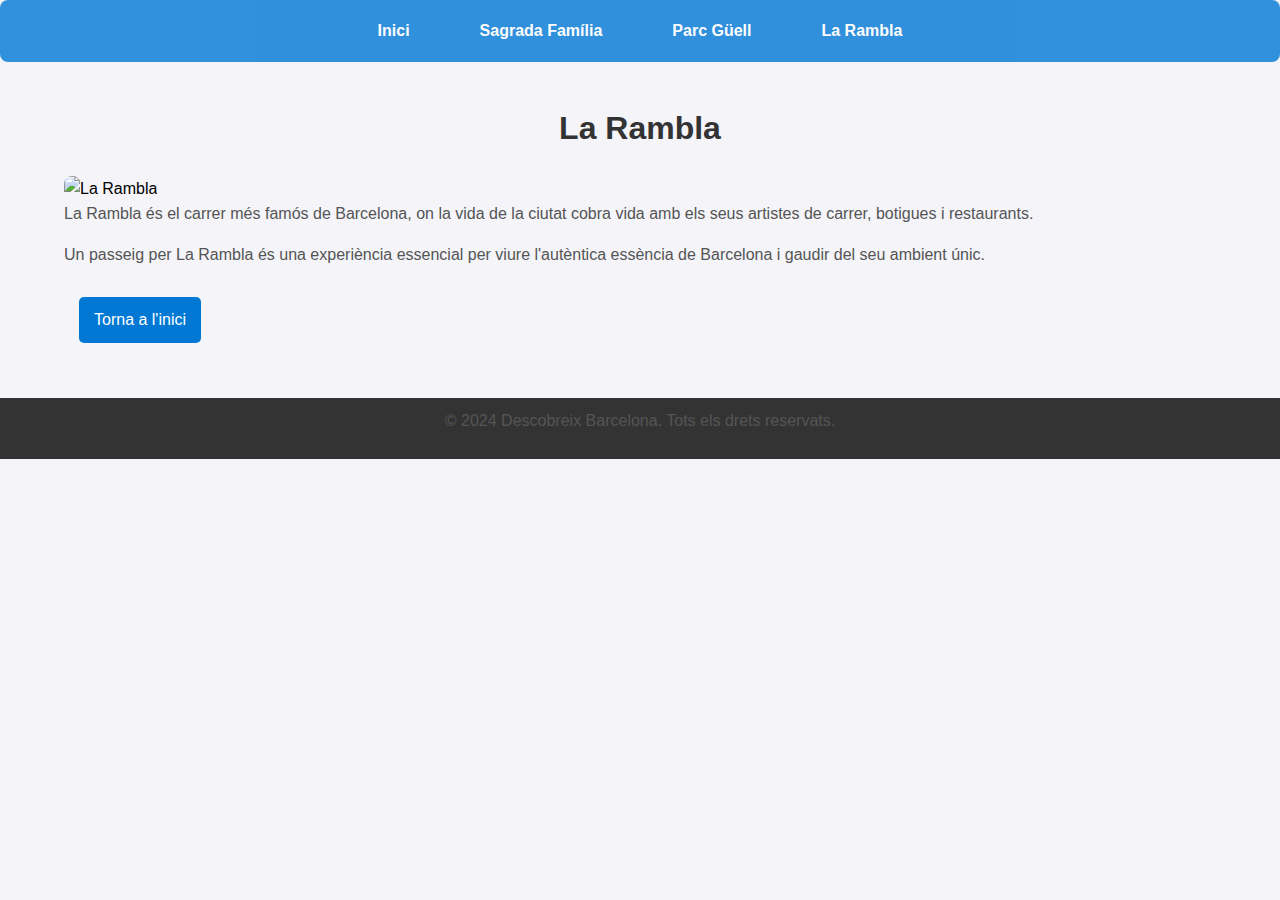
==== exercici pagina barcelona/web-lm/la-rambla.html @ ca7518e6 "pagina barcelona" ====
<!DOCTYPE html>
<html lang="ca">
<head>
    <meta charset="UTF-8">
    <meta name="viewport" content="width=device-width, initial-scale=1.0">
    <title>La Rambla</title>
    <link rel="stylesheet" href="styles.css">
</head>
<body>
    <!-- Menú de navegació -->
    <nav>
        <ul>
            <li><a href="index.html">Inici</a></li>
            <li><a href="sagrada-familia.html">Sagrada Família</a></li>
            <li><a href="parc-guell.html">Parc Güell</a></li>
            <li><a href="la-rambla.html">La Rambla</a></li>
        </ul>
    </nav>

    <!-- Contingut principal -->
    <div class="container">
        <h1>La Rambla</h1>
        <img src="images/la-rambla.jpg" alt="La Rambla" style="width:100%; border-radius: 8px;">
        <p>La Rambla és el carrer més famós de Barcelona, on la vida de la ciutat cobra vida amb els seus artistes de carrer, botigues i restaurants.</p>
        <p>Un passeig per La Rambla és una experiència essencial per viure l'autèntica essència de Barcelona i gaudir del seu ambient únic.</p>
        <a href="index.html" class="button">Torna a l'inici</a>
    </div>

    <!-- Peu de pàgina -->
    <footer>
        <p>&copy; 2024 Descobreix Barcelona. Tots els drets reservats.</p>
    </footer>
</body>
</html>
---- exercici pagina barcelona/web-lm/styles.css ----
/* Estils globals */
body {
    font-family: 'Arial', sans-serif;
    margin: 0;
    padding: 0;
    box-sizing: border-box;
    line-height: 1.6;
    background-color: #f4f4f9; /* Color de fons */
}

h1, h2, h3 {
    color: #333; /* Color del text dels títols */
    text-align: center;
}

p {
    margin: 0 0 15px;
    color: #555;
}

/* Contenidor principal per centrar el contingut */
.container {
    width: 90%;
    max-width: 1200px;
    margin: 0 auto;
    padding: 20px;
}

/* Estils del menú de navegació */
nav {
    opacity: 0.8;
    background: #0078d4; /* Blau del menú */
    color: white;
    padding: 8px 0;
    display: flex;
    justify-content: center;
    align-items: center;
    gap: 15px;
    border-radius: 8px;
    
}

nav ul {
    list-style: none;
    display: flex;
    justify-content: center; /* Centrar els elements del menú */
    padding: 0;
    margin: 0;
}

nav ul li {
    margin: 0 15px;
}


nav ul li a {
    display: inline-block;
    background: #0078d4; /* Color de fondo */
    color: white; /* Color del texto */
    padding: 10px 20px; /* Espacio interno */
    text-decoration: none; /* Eliminar subrayado */
    border-radius: 8px; /* Bordes redondeados */
    transition: background 0.3s, transform 0.3s; /* Transición de color y animación */
    font-weight: bold; /* Opcional: hacer el texto negrita */

}

nav ul li a.button {
    display: inline-block;
    background: #0078d4; /* Color de fondo */
    color: white; /* Color del texto */
    padding: 10px 15px;
    text-decoration: none; /* Elimina el subrayado por defecto */
    border-radius: 5px; /* Bordes redondeados */
    text-align: center;
    transition: background 0.3s; /* Efecto de transición */
    margin: 0 5px; /* Espaciado entre botones */
}


nav ul li a:hover {
    color: grey; /* Color daurat quan passem el cursor */
}

/* Estils per al peu de pàgina */
footer {
    background: #333;
    color: white;
    text-align: center;
    padding: 10px 0;
    margin-top: 20px;
}

/* Estils de la pàgina d'inici */
.hero {
    background-image: url('../images/barcelona.jpg'); /* Canviar per la ruta real */
    background-size: cover;
    background-position: center;
    color: white;
    padding: 100px 20px;
    text-align: center;
}

.hero h1 {
    font-size: 2.5rem;
    margin-bottom: 10px;
}

.hero p {
    font-size: 1.2rem;
}

/* Contenidor amb Flexbox */
.flex-container {
    display: flex;
    justify-content: space-between;
    flex-wrap: wrap; /* Per assegurar que els elements s'ajustin */
    gap: 20px;
}

/* Estils per a les cartes de monuments */
.card {
    background: white;
    border: 1px solid #ddd;
    border-radius: 8px;
    box-shadow: 0 4px 8px rgba(0, 0, 0, 0.1);
    width: calc(33% - 20px); /* Ample automàtic segons 3 columnes */
    overflow: hidden;
    transition: transform 0.3s;
}

.card img {
    width: 100%;
    height: auto;
}

.card h3 {
    padding: 10px;
    margin: 0;
}

.card p {
    padding: 10px;
}

.card:hover {
    transform: scale(1.05); /* Efecte de zoom */
}

/* Botó estilitzat */
.button {
    display: inline-block;
    background: #0078d4;
    color: white;
    padding: 10px 15px;
    text-decoration: none;
    border-radius: 5px;
    text-align: center;
    transition: background 0.3s;
    margin: 15px;
}

.button:hover {
    background: #0056a3;
}

/* Responsivitat */
@media (max-width: 768px) {
    .card {
        width: calc(50% - 20px); /* 2 columnes a pantalles mitjanes */
    }
}

@media (max-width: 480px) {
    .card {
        width: 100%; /* 1 columna a pantalles petites */
    }

    nav ul {
        flex-direction: column;
        align-items: center;
    }

    nav ul li {
        margin: 10px 0;
    }
}
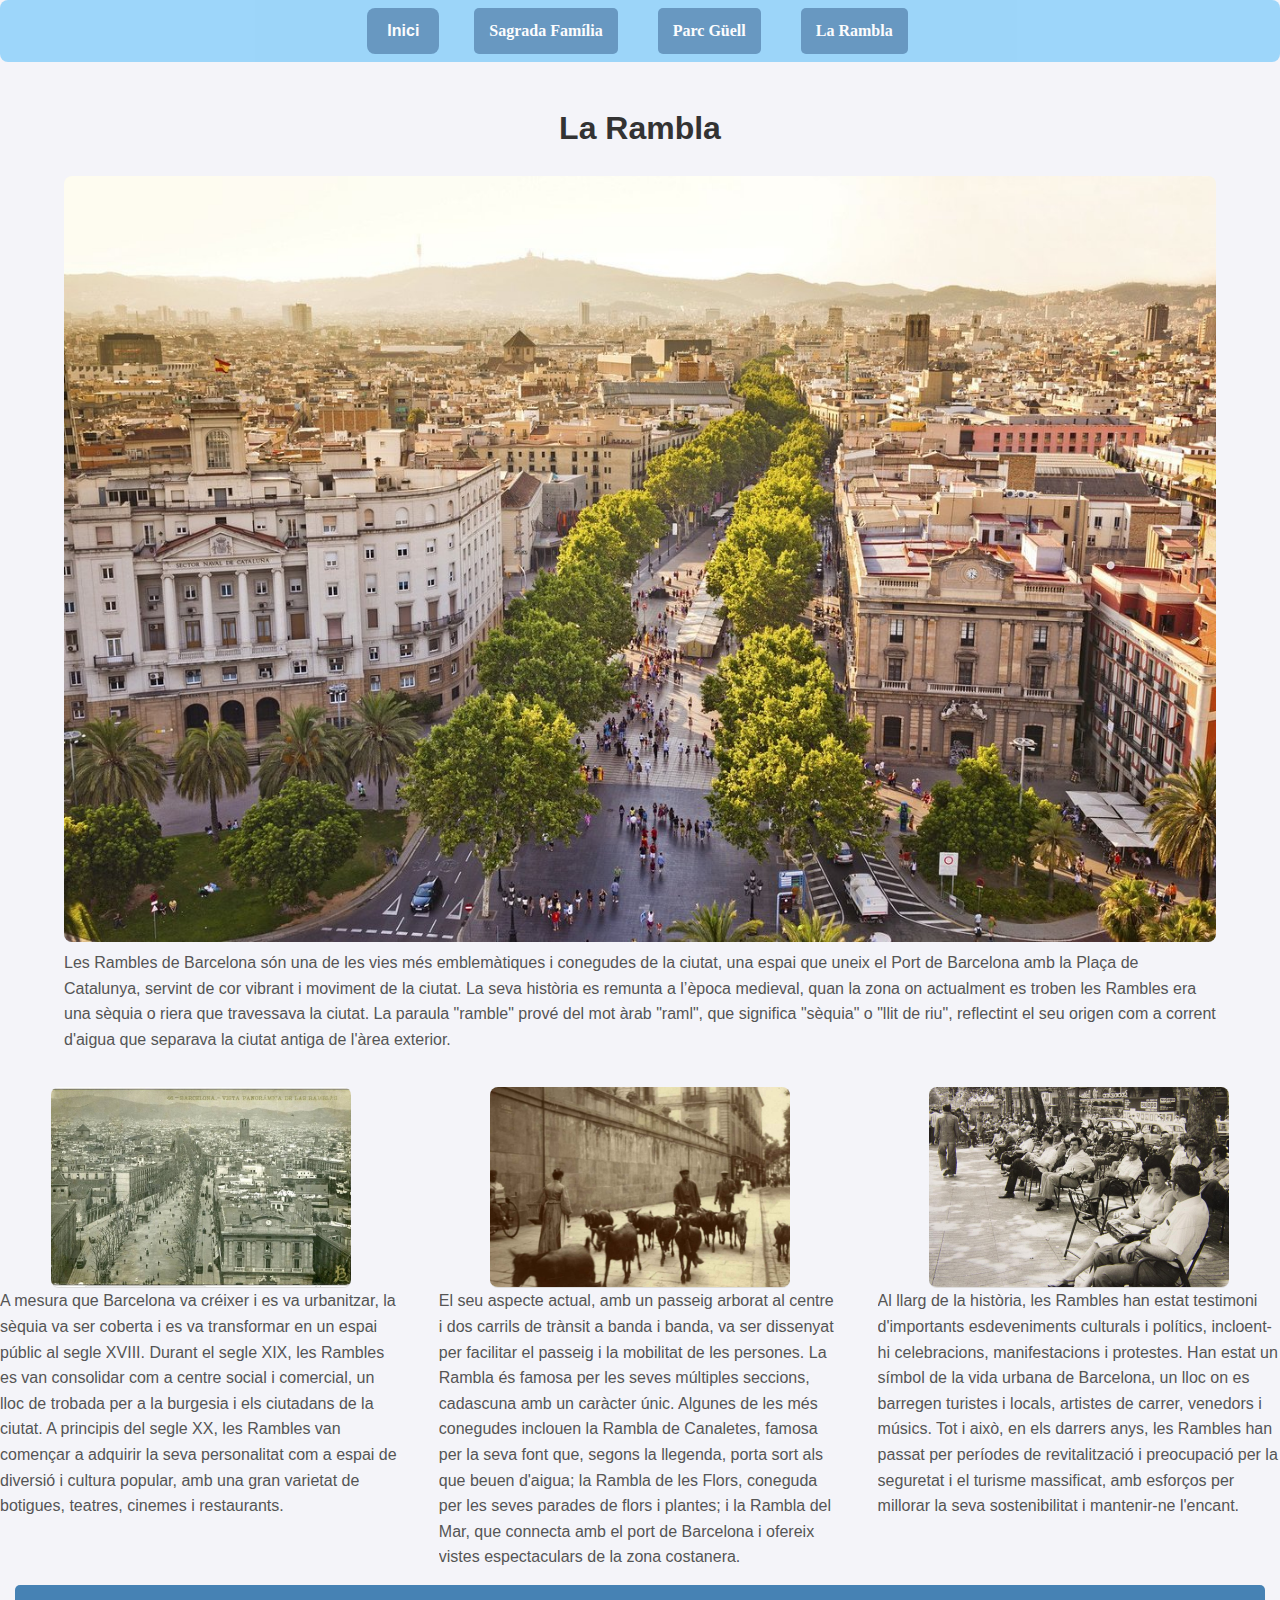
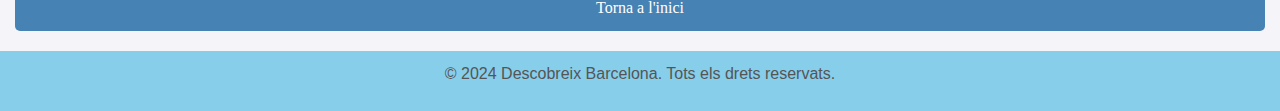
==== commit 78e6bf5b: "fet" ====
--- a/exercici pagina barcelona/web-lm/la-rambla.html
+++ b/exercici pagina barcelona/web-lm/la-rambla.html
@@ -5,26 +5,43 @@
     <meta name="viewport" content="width=device-width, initial-scale=1.0">
     <title>La Rambla</title>
     <link rel="stylesheet" href="styles.css">
+    <link rel="stylesheet" href="safa.css">
 </head>
 <body>
     <!-- Menú de navegació -->
     <nav>
         <ul>
             <li><a href="index.html">Inici</a></li>
-            <li><a href="sagrada-familia.html">Sagrada Família</a></li>
-            <li><a href="parc-guell.html">Parc Güell</a></li>
-            <li><a href="la-rambla.html">La Rambla</a></li>
+            <li><a href="sagrada-familia.html" class="button">Sagrada Família</a></li>
+            <li><a href="parc-guell.html" class="button">Parc Güell</a></li>
+            <li><a href="la-rambla.html" class="button">La Rambla</a></li>
         </ul>
     </nav>
 
     <!-- Contingut principal -->
     <div class="container">
         <h1>La Rambla</h1>
-        <img src="images/la-rambla.jpg" alt="La Rambla" style="width:100%; border-radius: 8px;">
-        <p>La Rambla és el carrer més famós de Barcelona, on la vida de la ciutat cobra vida amb els seus artistes de carrer, botigues i restaurants.</p>
-        <p>Un passeig per La Rambla és una experiència essencial per viure l'autèntica essència de Barcelona i gaudir del seu ambient únic.</p>
-        <a href="index.html" class="button">Torna a l'inici</a>
+        <img src="images/LR/portada_ramble.jpg" alt="La Rambla" style="width:100%; border-radius: 8px;">
+        <p>Les Rambles de Barcelona són una de les vies més emblemàtiques i conegudes de la ciutat, una espai que uneix el Port de Barcelona amb la Plaça de Catalunya, servint de cor vibrant i moviment de la ciutat. La seva història es remunta a l’època medieval, quan la zona on actualment es troben les Rambles era una sèquia o riera que travessava la ciutat. La paraula "ramble" prové del mot àrab "raml", que significa "sèquia" o "llit de riu", reflectint el seu origen com a corrent d'aigua que separava la ciutat antiga de l'àrea exterior.</p>
+        <p></p>
+        
     </div>
+
+    <div class="image-column">
+        <div class="image-item">
+            <img src="images/LR/imagen1.jpg" alt="Imagen 1">
+            <p>A mesura que Barcelona va créixer i es va urbanitzar, la sèquia va ser coberta i es va transformar en un espai públic al segle XVIII. Durant el segle XIX, les Rambles es van consolidar com a centre social i comercial, un lloc de trobada per a la burgesia i els ciutadans de la ciutat. A principis del segle XX, les Rambles van començar a adquirir la seva personalitat com a espai de diversió i cultura popular, amb una gran varietat de botigues, teatres, cinemes i restaurants.</p>
+        </div>
+        <div class="image-item">
+            <img src="images/LR/imagen2.jpg" alt="Imagen 2">
+            <p>El seu aspecte actual, amb un passeig arborat al centre i dos carrils de trànsit a banda i banda, va ser dissenyat per facilitar el passeig i la mobilitat de les persones. La Rambla és famosa per les seves múltiples seccions, cadascuna amb un caràcter únic. Algunes de les més conegudes inclouen la Rambla de Canaletes, famosa per la seva font que, segons la llegenda, porta sort als que beuen d'aigua; la Rambla de les Flors, coneguda per les seves parades de flors i plantes; i la Rambla del Mar, que connecta amb el port de Barcelona i ofereix vistes espectaculars de la zona costanera.</p>
+        </div>
+        <div class="image-item">
+            <img src="images/LR/imagen3.jpg" alt="Imagen 3">
+            <p>Al llarg de la història, les Rambles han estat testimoni d'importants esdeveniments culturals i polítics, incloent-hi celebracions, manifestacions i protestes. Han estat un símbol de la vida urbana de Barcelona, un lloc on es barregen turistes i locals, artistes de carrer, venedors i músics. Tot i això, en els darrers anys, les Rambles han passat per períodes de revitalització i preocupació per la seguretat i el turisme massificat, amb esforços per millorar la seva sostenibilitat i mantenir-ne l'encant.</p>
+        </div>
+    </div>
+    <a href="index.html" class="button">Torna a l'inici</a>
 
     <!-- Peu de pàgina -->
     <footer>
--- a/exercici pagina barcelona/web-lm/styles.css
+++ b/exercici pagina barcelona/web-lm/styles.css
@@ -11,7 +11,10 @@
 h1, h2, h3 {
     color: #333; /* Color del text dels títols */
     text-align: center;
-}
+    font-family: 'Montserrat', sans-serif;
+}
+
+
 
 p {
     margin: 0 0 15px;
@@ -29,7 +32,7 @@
 /* Estils del menú de navegació */
 nav {
     opacity: 0.8;
-    background: #0078d4; /* Blau del menú */
+    background: lightskyblue; /* Blau del menú */
     color: white;
     padding: 8px 0;
     display: flex;
@@ -55,7 +58,7 @@
 
 nav ul li a {
     display: inline-block;
-    background: #0078d4; /* Color de fondo */
+    background: steelblue; /* Color de fondo */
     color: white; /* Color del texto */
     padding: 10px 20px; /* Espacio interno */
     text-decoration: none; /* Eliminar subrayado */
@@ -67,14 +70,14 @@
 
 nav ul li a.button {
     display: inline-block;
-    background: #0078d4; /* Color de fondo */
-    color: white; /* Color del texto */
+    background: steelblue; 
+    color: white; 
     padding: 10px 15px;
-    text-decoration: none; /* Elimina el subrayado por defecto */
-    border-radius: 5px; /* Bordes redondeados */
-    text-align: center;
-    transition: background 0.3s; /* Efecto de transición */
-    margin: 0 5px; /* Espaciado entre botones */
+    text-decoration: none; 
+    border-radius: 5px; 
+    text-align: center;
+    transition: background 0.3s; 
+    margin: 0 5px; 
 }
 
 
@@ -84,7 +87,7 @@
 
 /* Estils per al peu de pàgina */
 footer {
-    background: #333;
+    background: skyblue;
     color: white;
     text-align: center;
     padding: 10px 0;
@@ -104,6 +107,7 @@
 .hero h1 {
     font-size: 2.5rem;
     margin-bottom: 10px;
+    font-family: 'Montserrat', sans-serif;
 }
 
 .hero p {
@@ -125,13 +129,15 @@
     border-radius: 8px;
     box-shadow: 0 4px 8px rgba(0, 0, 0, 0.1);
     width: calc(33% - 20px); /* Ample automàtic segons 3 columnes */
+
     overflow: hidden;
     transition: transform 0.3s;
 }
 
 .card img {
     width: 100%;
-    height: auto;
+    height: 180px; /* Tamaño fijo para las imágenes */
+    object-fit: cover; /* Ajusta la imagen para que no se deforme */
 }
 
 .card h3 {
@@ -149,8 +155,8 @@
 
 /* Botó estilitzat */
 .button {
-    display: inline-block;
-    background: #0078d4;
+    display: block;
+    background: steelblue;
     color: white;
     padding: 10px 15px;
     text-decoration: none;
@@ -158,6 +164,7 @@
     text-align: center;
     transition: background 0.3s;
     margin: 15px;
+    font-family: 'Playfair Display', serif;
 }
 
 .button:hover {
@@ -185,3 +192,14 @@
         margin: 10px 0;
     }
 }
+
+.hero img {
+    max-width: 100%; 
+    height: auto; 
+    display: block; 
+    margin: 0 auto; 
+    border-radius: 8px; 
+    
+}
+
+
--- a/exercici pagina barcelona/web-lm/safa.css
+++ b/exercici pagina barcelona/web-lm/safa.css
@@ -0,0 +1,111 @@
+.main-image img {
+    width: 80%;
+    max-width: 600px;
+    height: auto;
+    margin: 20px auto;
+    border-radius: 8px;
+}
+
+.image-gallery img {
+    width: calc(33% - 10px);
+    max-width: 200px;
+    height: auto;
+    border-radius: 8px;
+    box-shadow: 0 4px 6px rgba(0, 0, 0, 0.2);
+    transition: transform 0.3s;
+}
+
+.image-gallery {
+    display: flex;
+    justify-content: space-around;
+    gap: 20px;
+    padding: 20px;
+    flex-wrap: wrap; /* Para que se acomode en varias filas en pantallas pequeñas */
+}
+
+.image-item {
+    text-align: center;
+    width: calc(33% - 20px); /* Ajusta el ancho para mostrar 3 imágenes en una fila */
+    border-radius: 8px;
+    overflow: hidden;
+}
+
+.image-item img {
+    width: 100%; /* Hace que la imagen ocupe todo el ancho del contenedor */
+    height: 300px; /* Establece una altura fija */
+    object-fit: cover; /* Hace que la imagen se recorte para llenar el área */
+    border-bottom: 1px solid #ddd; /* Línea divisoria entre la imagen y la descripción */
+}
+
+.image-item img:hover {
+    transform: scale(1.05); /* Efecto de zoom al pasar el ratón */
+}
+
+.imatge_dreta_test {
+    display: flex;
+    justify-content: space-evenly; 
+    align-items: center; 
+    gap: 20px; 
+    margin: 20px 0;
+    border-radius: 8px; 
+}
+
+.imatge-dreta img {
+    width: 100%; /* Ajusta el tamaño de la imagen según sea necesario */
+    border-radius: 8px;
+}
+
+.texte {
+    max-width: 500px; /* Ajusta el tamaño máximo del texto */
+    font-size: 1rem;
+}
+
+
+.imatge_2_test {
+    display: flex ;
+    justify-content: center;
+    align-items: center;
+    gap: 20px;
+    margin: 20px 0;
+    border-radius: 8px;
+    flex-direction: row;
+    flex-wrap: wrap;
+    align-content: stretch;
+}
+
+.imatge-2 img {
+    width: 100%; /* Ajusta el tamaño de la imagen según sea necesario */
+    border-radius: 8px;
+}
+
+
+
+.image-column {
+    display: flex;
+    gap: 20px;
+    flex-wrap: wrap;
+    flex-direction: row;
+    justify-content: space-between;
+}
+
+.image-item {
+    display: flex;
+    flex-direction: column; /* Organiza la imagen y el párrafo en columna */
+    align-items: center; /* Alinea la imagen y el párrafo al centro */
+}
+
+.image-item img {
+    width: 300px; /* Ajusta el tamaño de la imagen */
+    height: 200px; /* Especifica una altura fija para todas las imágenes */
+    object-fit: cover; /* Asegura que la imagen se recorte adecuadamente para ajustarse */
+    border-radius: 8px; /* Bordes redondeados */
+}
+
+.image-item p {
+    margin-top: 10px; /* Espacio entre la imagen y el párrafo */
+    margin: 0;
+    color: #555; /* Color del texto */
+    text-align: left; /* Centra el texto */
+    flex: 1;
+    
+}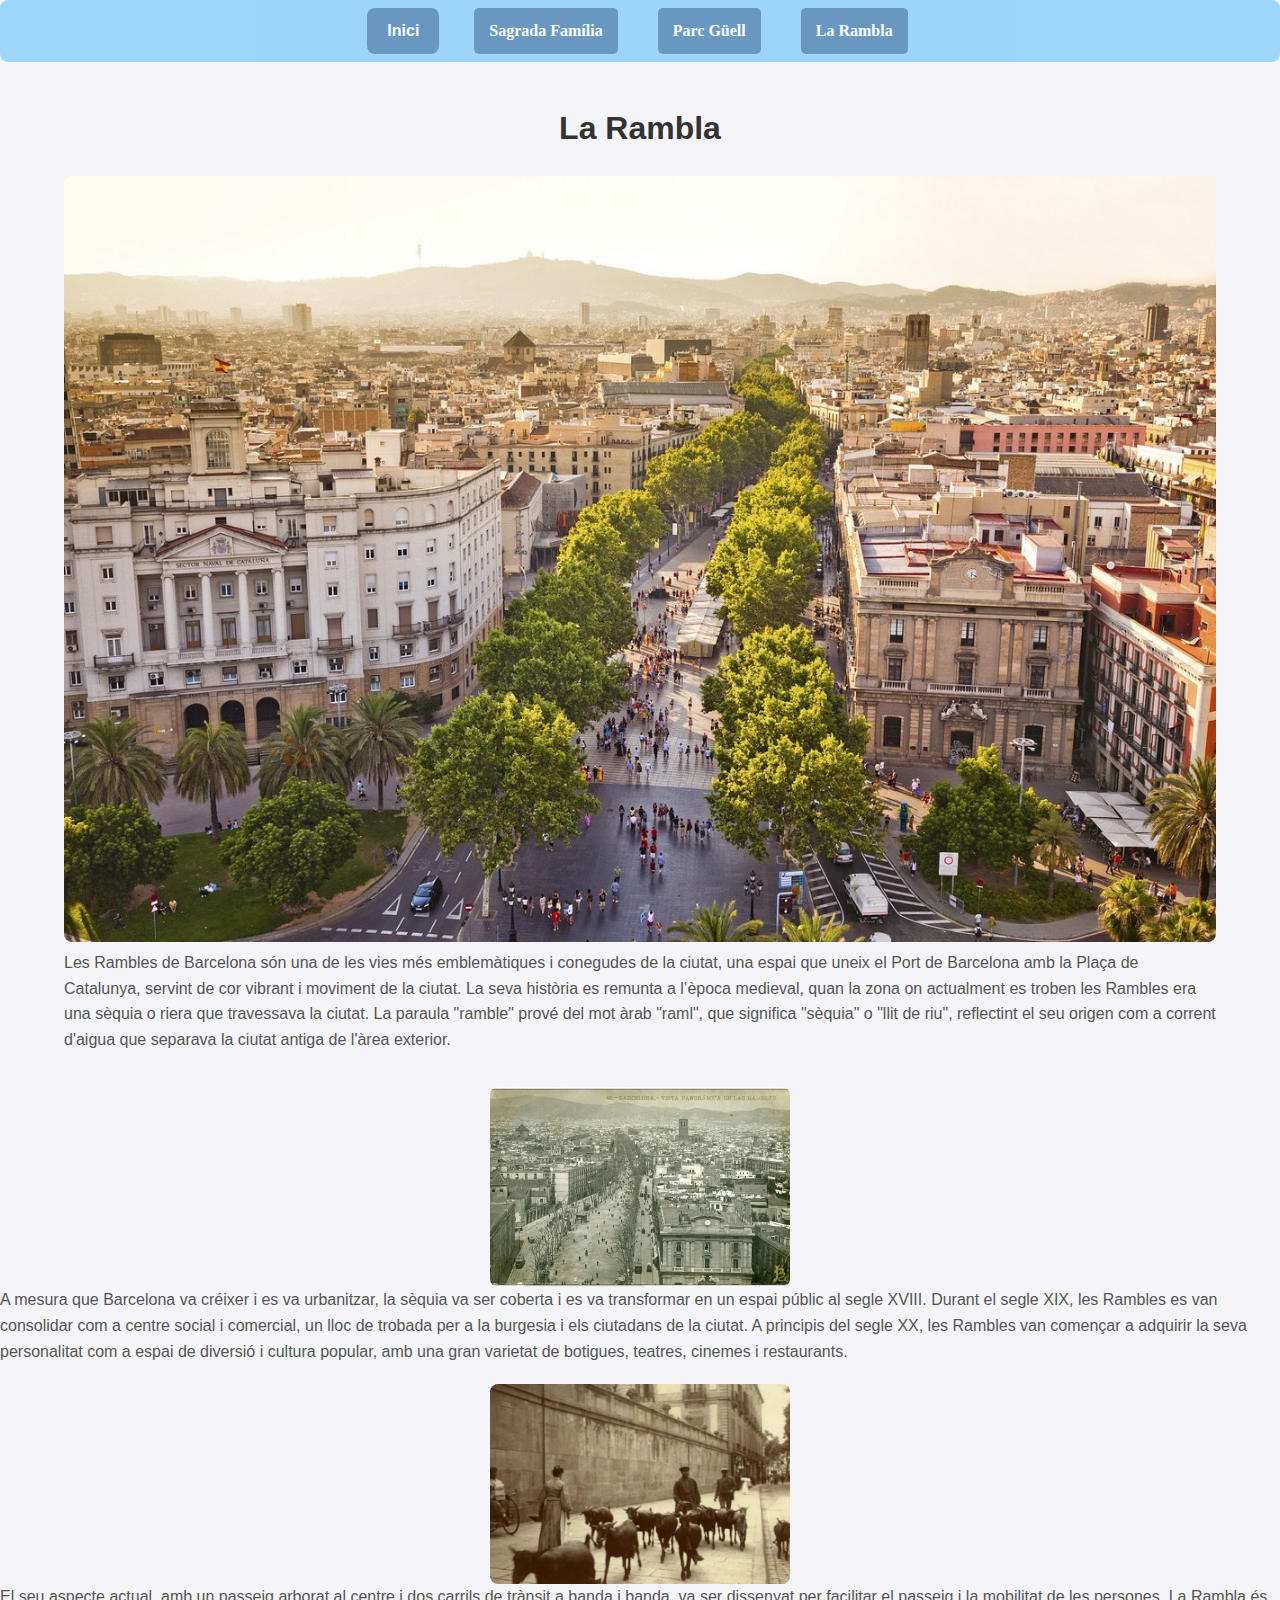
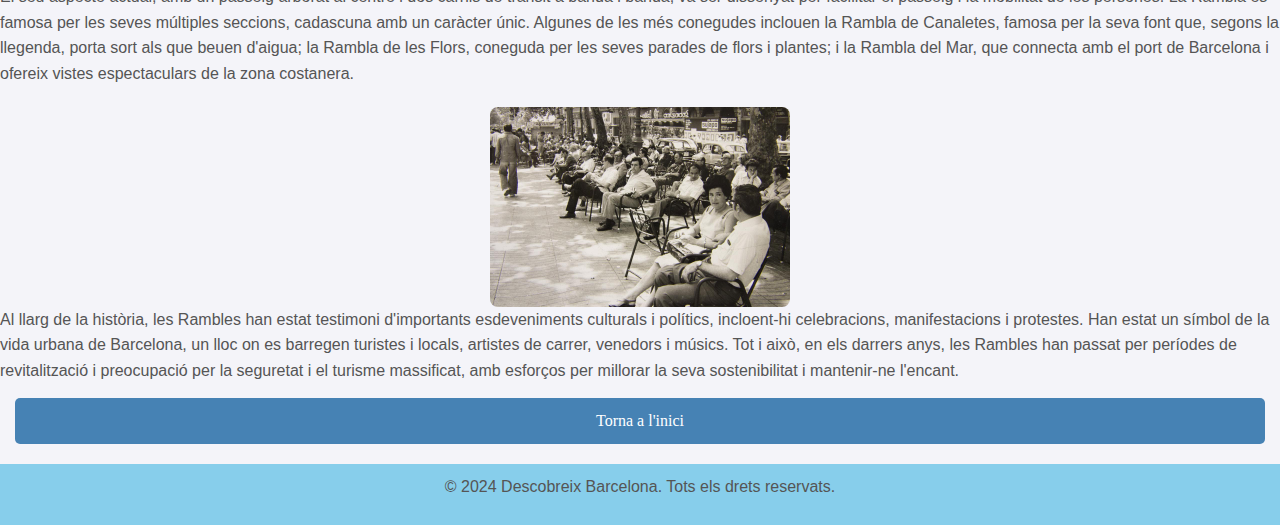
==== commit e3c27bb4: "proba 3" ====
--- a/exercici pagina barcelona/web-lm/la-rambla.html
+++ b/exercici pagina barcelona/web-lm/la-rambla.html
@@ -27,16 +27,16 @@
         
     </div>
 
-    <div class="image-column">
-        <div class="image-item">
+    <div class="imagen-columna">
+        <div class="imatge-item">
             <img src="images/LR/imagen1.jpg" alt="Imagen 1">
             <p>A mesura que Barcelona va créixer i es va urbanitzar, la sèquia va ser coberta i es va transformar en un espai públic al segle XVIII. Durant el segle XIX, les Rambles es van consolidar com a centre social i comercial, un lloc de trobada per a la burgesia i els ciutadans de la ciutat. A principis del segle XX, les Rambles van començar a adquirir la seva personalitat com a espai de diversió i cultura popular, amb una gran varietat de botigues, teatres, cinemes i restaurants.</p>
         </div>
-        <div class="image-item">
+        <div class="imatge-item">
             <img src="images/LR/imagen2.jpg" alt="Imagen 2">
             <p>El seu aspecte actual, amb un passeig arborat al centre i dos carrils de trànsit a banda i banda, va ser dissenyat per facilitar el passeig i la mobilitat de les persones. La Rambla és famosa per les seves múltiples seccions, cadascuna amb un caràcter únic. Algunes de les més conegudes inclouen la Rambla de Canaletes, famosa per la seva font que, segons la llegenda, porta sort als que beuen d'aigua; la Rambla de les Flors, coneguda per les seves parades de flors i plantes; i la Rambla del Mar, que connecta amb el port de Barcelona i ofereix vistes espectaculars de la zona costanera.</p>
         </div>
-        <div class="image-item">
+        <div class="imatge-item">
             <img src="images/LR/imagen3.jpg" alt="Imagen 3">
             <p>Al llarg de la història, les Rambles han estat testimoni d'importants esdeveniments culturals i polítics, incloent-hi celebracions, manifestacions i protestes. Han estat un símbol de la vida urbana de Barcelona, un lloc on es barregen turistes i locals, artistes de carrer, venedors i músics. Tot i això, en els darrers anys, les Rambles han passat per períodes de revitalització i preocupació per la seguretat i el turisme massificat, amb esforços per millorar la seva sostenibilitat i mantenir-ne l'encant.</p>
         </div>
--- a/exercici pagina barcelona/web-lm/safa.css
+++ b/exercici pagina barcelona/web-lm/safa.css
@@ -80,7 +80,7 @@
 
 
 
-.image-column {
+.imagen-columna {
     display: flex;
     gap: 20px;
     flex-wrap: wrap;
@@ -88,24 +88,24 @@
     justify-content: space-between;
 }
 
-.image-item {
+.imatge-item {
     display: flex;
-    flex-direction: column; /* Organiza la imagen y el párrafo en columna */
-    align-items: center; /* Alinea la imagen y el párrafo al centro */
+    flex-direction: column; 
+    align-items: center; 
 }
 
-.image-item img {
-    width: 300px; /* Ajusta el tamaño de la imagen */
-    height: 200px; /* Especifica una altura fija para todas las imágenes */
-    object-fit: cover; /* Asegura que la imagen se recorte adecuadamente para ajustarse */
-    border-radius: 8px; /* Bordes redondeados */
+.imatge-item img {
+    width: 300px; 
+    height: 200px; 
+    object-fit: cover; 
+    border-radius: 8px; 
 }
 
-.image-item p {
-    margin-top: 10px; /* Espacio entre la imagen y el párrafo */
+.imatge-item p {
+    margin-top: 10px; 
     margin: 0;
-    color: #555; /* Color del texto */
-    text-align: left; /* Centra el texto */
+    color: #555; 
+    text-align: left; 
     flex: 1;
     
 }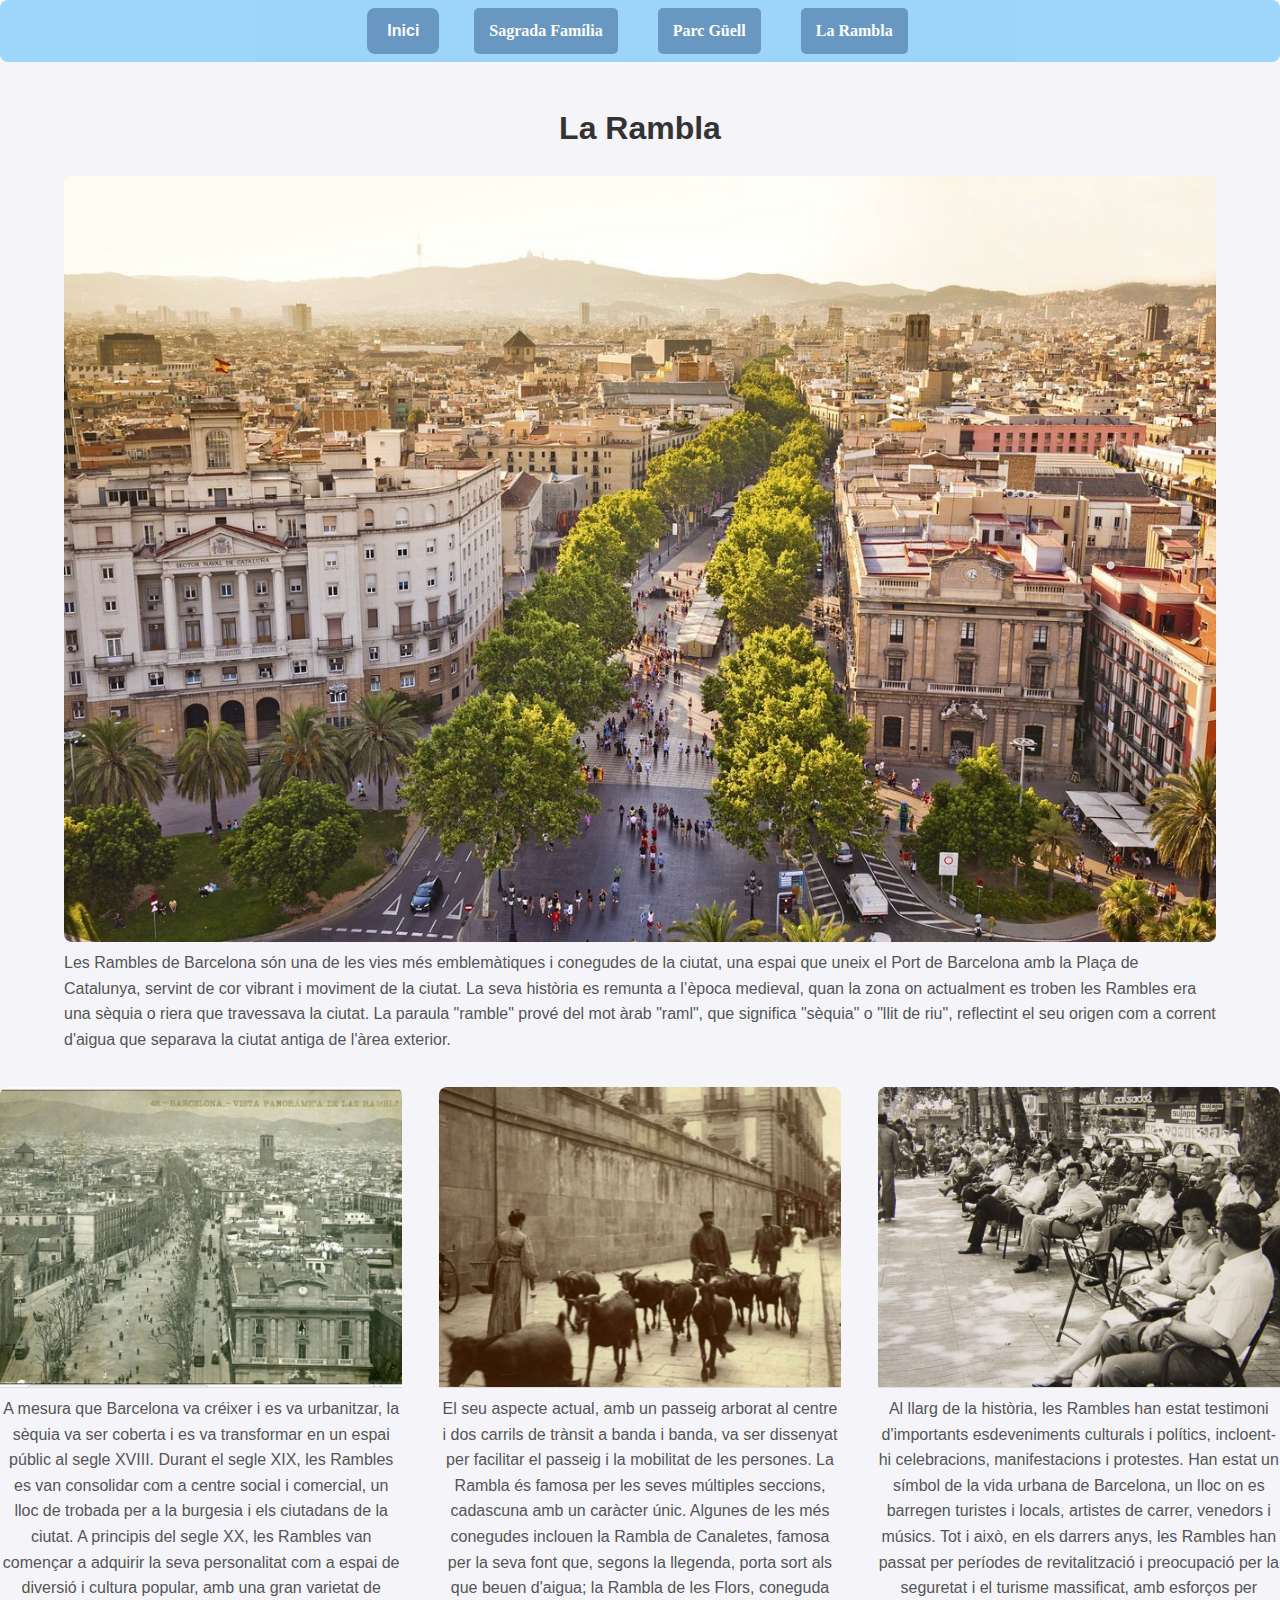
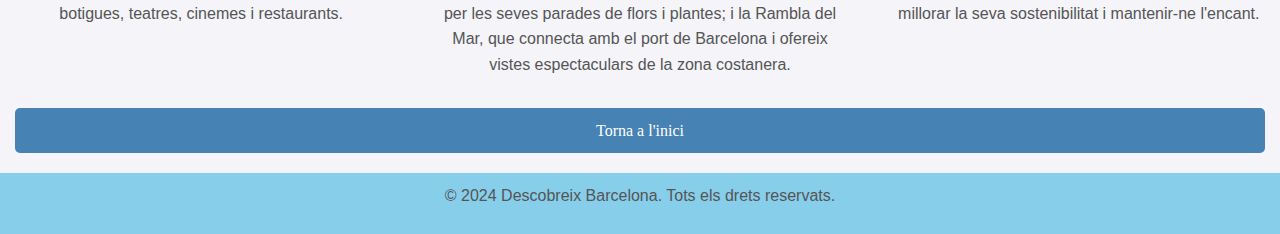
==== commit 9565df9a: "mecano" ====
--- a/exercici pagina barcelona/web-lm/la-rambla.html
+++ b/exercici pagina barcelona/web-lm/la-rambla.html
@@ -28,15 +28,15 @@
     </div>
 
     <div class="imagen-columna">
-        <div class="imatge-item">
+        <div class="image-item">
             <img src="images/LR/imagen1.jpg" alt="Imagen 1">
             <p>A mesura que Barcelona va créixer i es va urbanitzar, la sèquia va ser coberta i es va transformar en un espai públic al segle XVIII. Durant el segle XIX, les Rambles es van consolidar com a centre social i comercial, un lloc de trobada per a la burgesia i els ciutadans de la ciutat. A principis del segle XX, les Rambles van començar a adquirir la seva personalitat com a espai de diversió i cultura popular, amb una gran varietat de botigues, teatres, cinemes i restaurants.</p>
         </div>
-        <div class="imatge-item">
+        <div class="image-item">
             <img src="images/LR/imagen2.jpg" alt="Imagen 2">
             <p>El seu aspecte actual, amb un passeig arborat al centre i dos carrils de trànsit a banda i banda, va ser dissenyat per facilitar el passeig i la mobilitat de les persones. La Rambla és famosa per les seves múltiples seccions, cadascuna amb un caràcter únic. Algunes de les més conegudes inclouen la Rambla de Canaletes, famosa per la seva font que, segons la llegenda, porta sort als que beuen d'aigua; la Rambla de les Flors, coneguda per les seves parades de flors i plantes; i la Rambla del Mar, que connecta amb el port de Barcelona i ofereix vistes espectaculars de la zona costanera.</p>
         </div>
-        <div class="imatge-item">
+        <div class="image-item">
             <img src="images/LR/imagen3.jpg" alt="Imagen 3">
             <p>Al llarg de la història, les Rambles han estat testimoni d'importants esdeveniments culturals i polítics, incloent-hi celebracions, manifestacions i protestes. Han estat un símbol de la vida urbana de Barcelona, un lloc on es barregen turistes i locals, artistes de carrer, venedors i músics. Tot i això, en els darrers anys, les Rambles han passat per períodes de revitalització i preocupació per la seguretat i el turisme massificat, amb esforços per millorar la seva sostenibilitat i mantenir-ne l'encant.</p>
         </div>
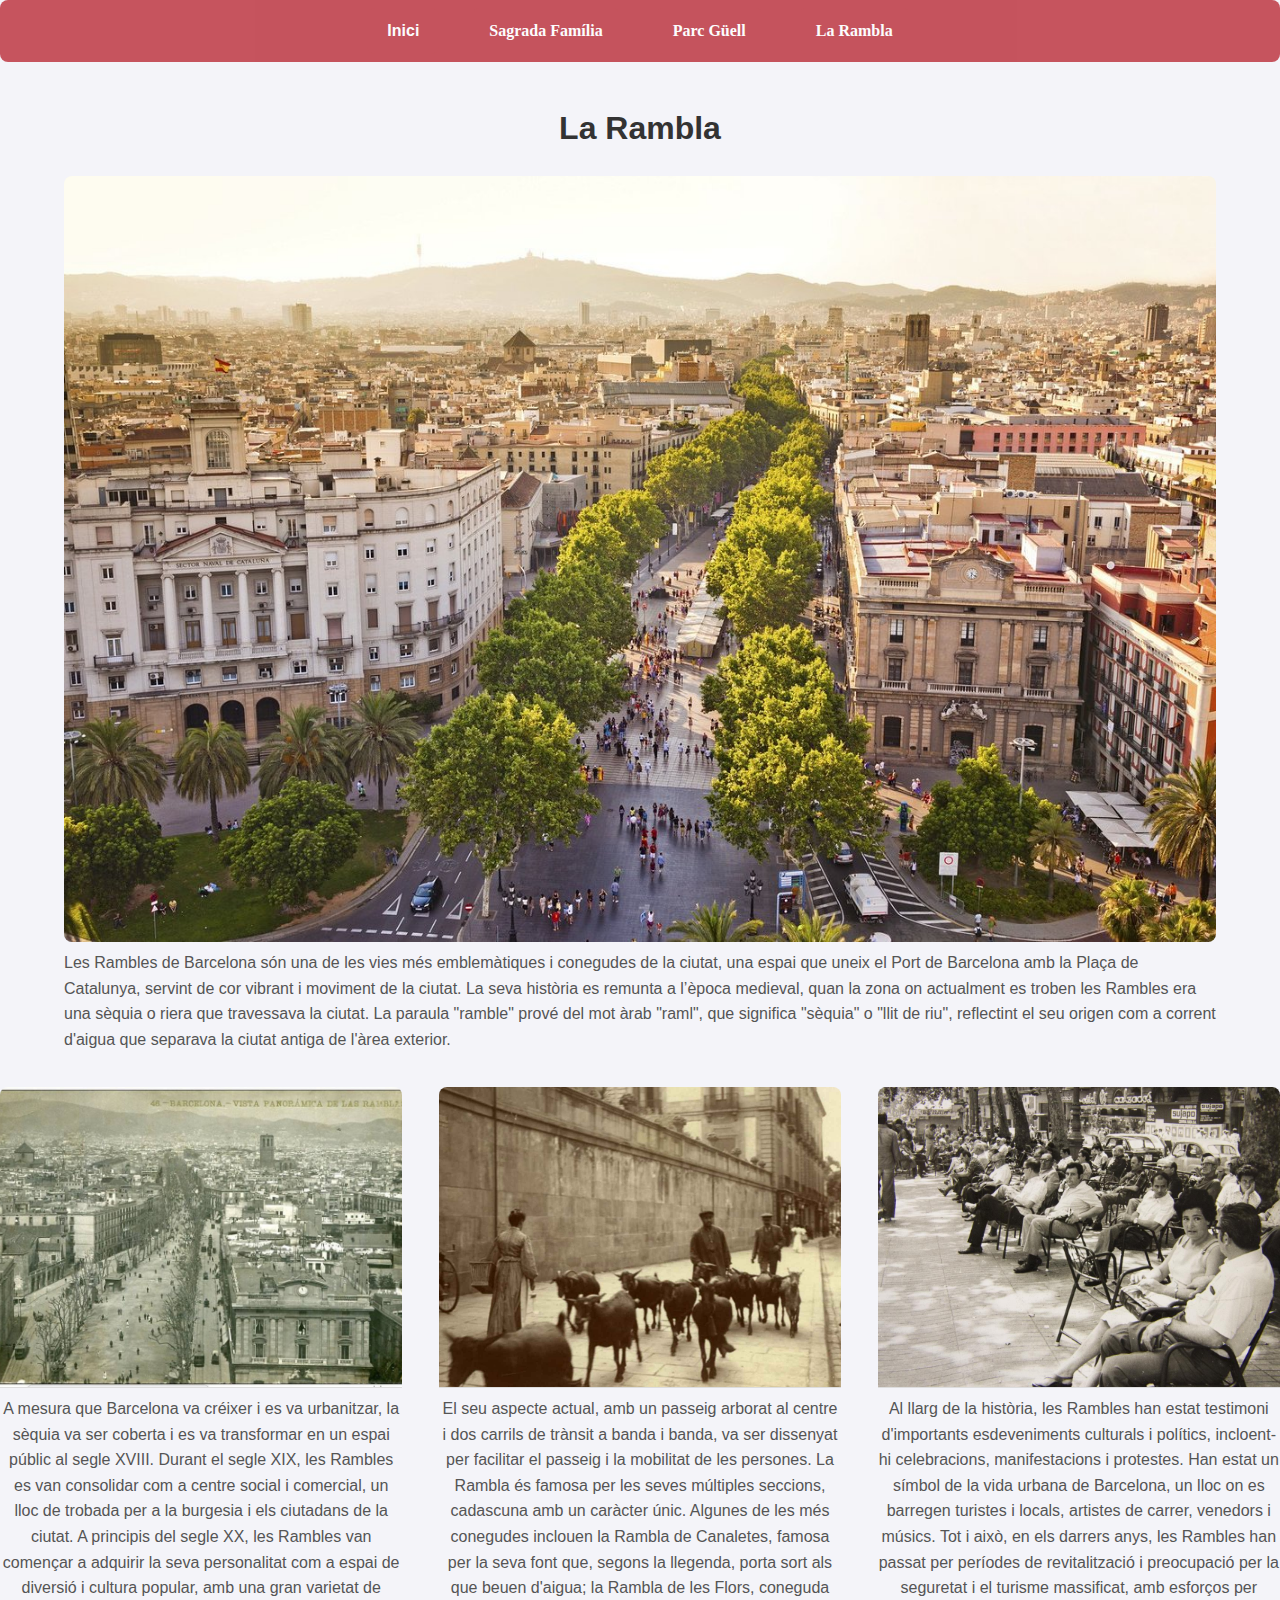
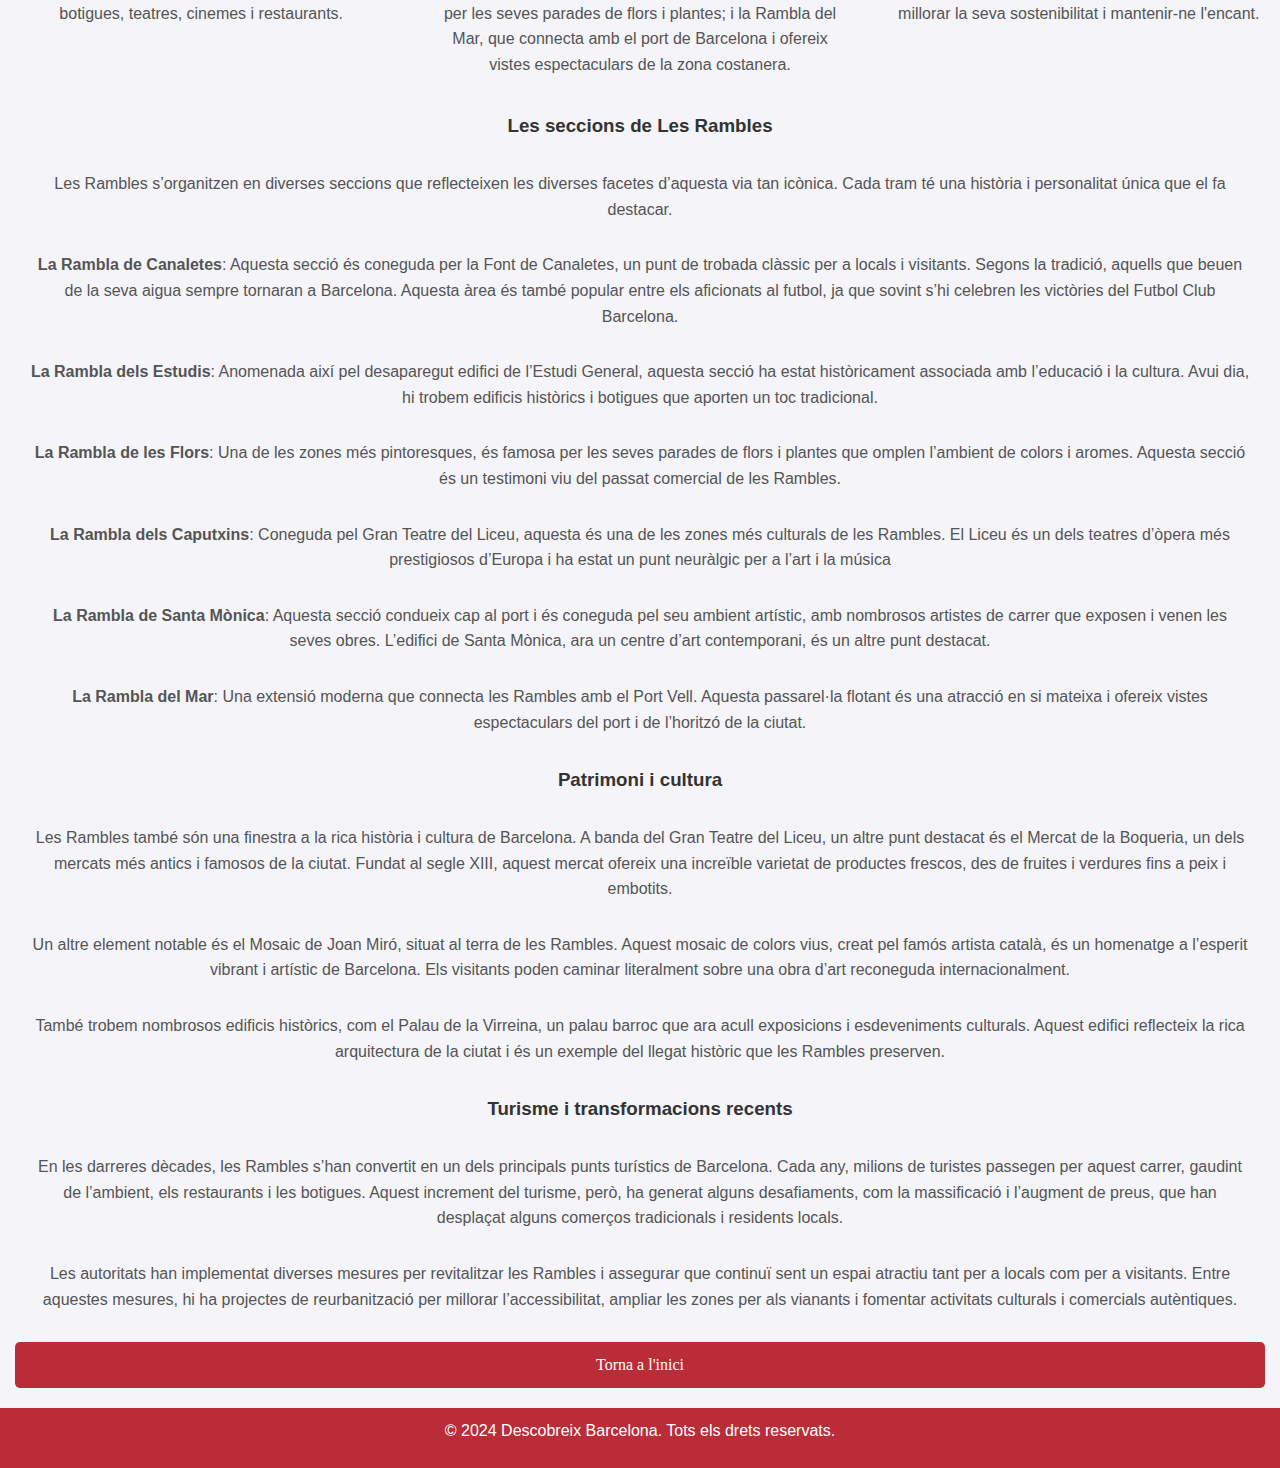
==== commit 880cc908: "1" ====
--- a/exercici pagina barcelona/web-lm/la-rambla.html
+++ b/exercici pagina barcelona/web-lm/la-rambla.html
@@ -41,6 +41,36 @@
             <p>Al llarg de la història, les Rambles han estat testimoni d'importants esdeveniments culturals i polítics, incloent-hi celebracions, manifestacions i protestes. Han estat un símbol de la vida urbana de Barcelona, un lloc on es barregen turistes i locals, artistes de carrer, venedors i músics. Tot i això, en els darrers anys, les Rambles han passat per períodes de revitalització i preocupació per la seguretat i el turisme massificat, amb esforços per millorar la seva sostenibilitat i mantenir-ne l'encant.</p>
         </div>
     </div>
+
+    <div class="division_texto">
+        <h3>Les seccions de Les Rambles</h3>
+        <p>Les Rambles s’organitzen en diverses seccions que reflecteixen les diverses facetes d’aquesta via tan icònica. Cada tram té una història i personalitat única que el fa destacar.</p>
+        
+    </div>
+
+    <div class="division_texto">
+        <p><b>La Rambla de Canaletes</b>: Aquesta secció és coneguda per la Font de Canaletes, un punt de trobada clàssic per a locals i visitants. Segons la tradició, aquells que beuen de la seva aigua sempre tornaran a Barcelona. Aquesta àrea és també popular entre els aficionats al futbol, ja que sovint s’hi celebren les victòries del Futbol Club Barcelona.</p>
+        <p><b>La Rambla dels Estudis</b>: Anomenada així pel desaparegut edifici de l’Estudi General, aquesta secció ha estat històricament associada amb l’educació i la cultura. Avui dia, hi trobem edificis històrics i botigues que aporten un toc tradicional.</p>
+        <p><b>La Rambla de les Flors</b>: Una de les zones més pintoresques, és famosa per les seves parades de flors i plantes que omplen l’ambient de colors i aromes. Aquesta secció és un testimoni viu del passat comercial de les Rambles.</p>
+        <p><b>La Rambla dels Caputxins</b>: Coneguda pel Gran Teatre del Liceu, aquesta és una de les zones més culturals de les Rambles. El Liceu és un dels teatres d’òpera més prestigiosos d’Europa i ha estat un punt neuràlgic per a l’art i la música</p>
+        <p><b>La Rambla de Santa Mònica</b>: Aquesta secció condueix cap al port i és coneguda pel seu ambient artístic, amb nombrosos artistes de carrer que exposen i venen les seves obres. L’edifici de Santa Mònica, ara un centre d’art contemporani, és un altre punt destacat.</p>
+        <p><b>La Rambla del Mar</b>: Una extensió moderna que connecta les Rambles amb el Port Vell. Aquesta passarel·la flotant és una atracció en si mateixa i ofereix vistes espectaculars del port i de l’horitzó de la ciutat.</p>
+
+        <h3>Patrimoni i cultura</h3>
+        <p>Les Rambles també són una finestra a la rica història i cultura de Barcelona. A banda del Gran Teatre del Liceu, un altre punt destacat és el Mercat de la Boqueria, un dels mercats més antics i famosos de la ciutat. Fundat al segle XIII, aquest mercat ofereix una increïble varietat de productes frescos, des de fruites i verdures fins a peix i embotits.</p>
+        <p>Un altre element notable és el Mosaic de Joan Miró, situat al terra de les Rambles. Aquest mosaic de colors vius, creat pel famós artista català, és un homenatge a l’esperit vibrant i artístic de Barcelona. Els visitants poden caminar literalment sobre una obra d’art reconeguda internacionalment.</p>
+        <p>També trobem nombrosos edificis històrics, com el Palau de la Virreina, un palau barroc que ara acull exposicions i esdeveniments culturals. Aquest edifici reflecteix la rica arquitectura de la ciutat i és un exemple del llegat històric que les Rambles preserven.</p>
+        
+        <h3>Turisme i transformacions recents</h3>
+        <p>En les darreres dècades, les Rambles s’han convertit en un dels principals punts turístics de Barcelona. Cada any, milions de turistes passegen per aquest carrer, gaudint de l’ambient, els restaurants i les botigues. Aquest increment del turisme, però, ha generat alguns desafiaments, com la massificació i l’augment de preus, que han desplaçat alguns comerços tradicionals i residents locals.</p>
+        <p>Les autoritats han implementat diverses mesures per revitalitzar les Rambles i assegurar que continuï sent un espai atractiu tant per a locals com per a visitants. Entre aquestes mesures, hi ha projectes de reurbanització per millorar l’accessibilitat, ampliar les zones per als vianants i fomentar activitats culturals i comercials autèntiques.</p>
+        
+        
+    </div>
+
+
+
+
     <a href="index.html" class="button">Torna a l'inici</a>
 
     <!-- Peu de pàgina -->
--- a/exercici pagina barcelona/web-lm/styles.css
+++ b/exercici pagina barcelona/web-lm/styles.css
@@ -14,7 +14,15 @@
     font-family: 'Montserrat', sans-serif;
 }
 
-
+.division_texto h3 {
+    font-weight: bold;
+}
+
+.division_texto p {
+    text-align: center;
+    margin: 30px;
+
+}
 
 p {
     margin: 0 0 15px;
@@ -32,7 +40,7 @@
 /* Estils del menú de navegació */
 nav {
     opacity: 0.8;
-    background: lightskyblue; /* Blau del menú */
+    background: #ba2c37; /* Blau del menú */
     color: white;
     padding: 8px 0;
     display: flex;
@@ -58,7 +66,7 @@
 
 nav ul li a {
     display: inline-block;
-    background: steelblue; /* Color de fondo */
+    background: #ba2c37; /* Color de fondo */
     color: white; /* Color del texto */
     padding: 10px 20px; /* Espacio interno */
     text-decoration: none; /* Eliminar subrayado */
@@ -70,7 +78,7 @@
 
 nav ul li a.button {
     display: inline-block;
-    background: steelblue; 
+    background: #ba2c37; 
     color: white; 
     padding: 10px 15px;
     text-decoration: none; 
@@ -87,31 +95,48 @@
 
 /* Estils per al peu de pàgina */
 footer {
-    background: skyblue;
+    background: #ba2c37;
     color: white;
     text-align: center;
     padding: 10px 0;
     margin-top: 20px;
 }
 
+footer p {
+color: white;
+}
+
+
 /* Estils de la pàgina d'inici */
 .hero {
-    background-image: url('../images/barcelona.jpg'); /* Canviar per la ruta real */
+    background-image: url('images/portada_fondo.jpg'); /* Canviar per la ruta real */
     background-size: cover;
     background-position: center;
     color: white;
-    padding: 100px 20px;
-    text-align: center;
-}
+    padding: 300px 20px;
+    text-align: center;
+    background-repeat: no-repeat; /* Evita que la imagen se repita */
+}
+
+
 
 .hero h1 {
     font-size: 2.5rem;
     margin-bottom: 10px;
     font-family: 'Montserrat', sans-serif;
+    color: white;
 }
 
 .hero p {
     font-size: 1.2rem;
+    color: white;
+}
+
+.hero p1 {
+    font-size: 5.5rem;
+    text-transform: uppercase;
+    align-items: flex-end;
+
 }
 
 /* Contenidor amb Flexbox */
@@ -156,7 +181,7 @@
 /* Botó estilitzat */
 .button {
     display: block;
-    background: steelblue;
+    background: #ba2c37;
     color: white;
     padding: 10px 15px;
     text-decoration: none;
@@ -168,7 +193,7 @@
 }
 
 .button:hover {
-    background: #0056a3;
+    background: #ba2c37;
 }
 
 /* Responsivitat */
--- a/exercici pagina barcelona/web-lm/safa.css
+++ b/exercici pagina barcelona/web-lm/safa.css
@@ -20,25 +20,25 @@
     justify-content: space-around;
     gap: 20px;
     padding: 20px;
-    flex-wrap: wrap; /* Para que se acomode en varias filas en pantallas pequeñas */
+    flex-wrap: wrap; 
 }
 
 .image-item {
     text-align: center;
-    width: calc(33% - 20px); /* Ajusta el ancho para mostrar 3 imágenes en una fila */
+    width: calc(33% - 20px); 
     border-radius: 8px;
     overflow: hidden;
 }
 
 .image-item img {
-    width: 100%; /* Hace que la imagen ocupe todo el ancho del contenedor */
-    height: 300px; /* Establece una altura fija */
-    object-fit: cover; /* Hace que la imagen se recorte para llenar el área */
-    border-bottom: 1px solid #ddd; /* Línea divisoria entre la imagen y la descripción */
+    width: 100%; 
+    height: 300px; 
+    object-fit: cover; 
+    border-bottom: 1px solid #ddd; 
 }
 
 .image-item img:hover {
-    transform: scale(1.05); /* Efecto de zoom al pasar el ratón */
+    transform: scale(1.05); 
 }
 
 .imatge_dreta_test {
@@ -51,12 +51,12 @@
 }
 
 .imatge-dreta img {
-    width: 100%; /* Ajusta el tamaño de la imagen según sea necesario */
+    width: 100%; 
     border-radius: 8px;
 }
 
 .texte {
-    max-width: 500px; /* Ajusta el tamaño máximo del texto */
+    max-width: 500px; 
     font-size: 1rem;
 }
 
@@ -74,7 +74,7 @@
 }
 
 .imatge-2 img {
-    width: 100%; /* Ajusta el tamaño de la imagen según sea necesario */
+    width: 100%; 
     border-radius: 8px;
 }
 
